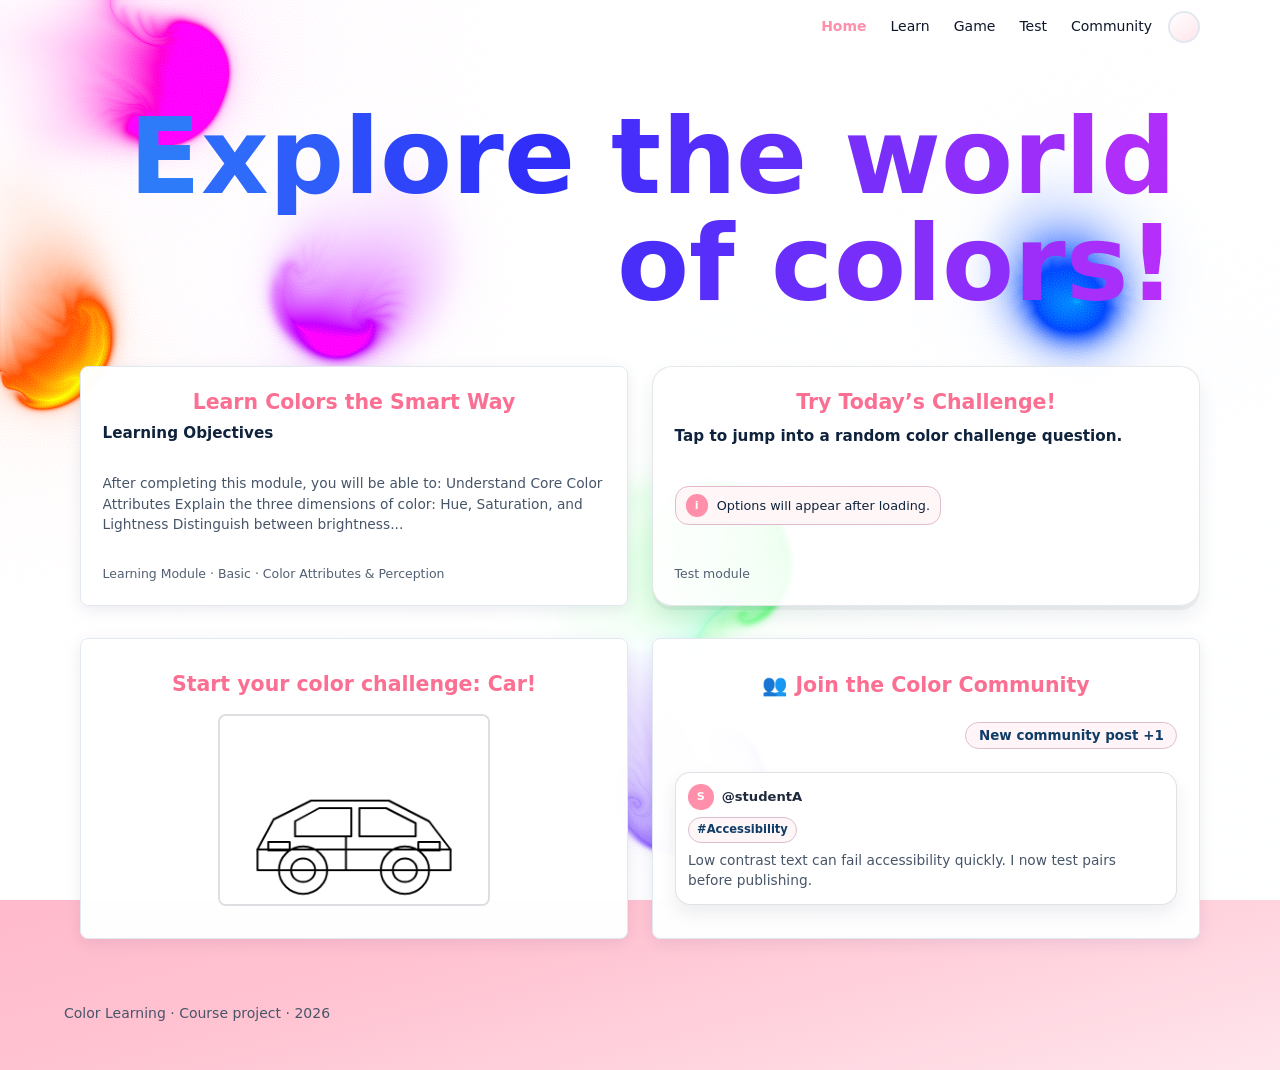
==== index.html @ 3d341216 "init website" ====
<!DOCTYPE html>
<html lang="en">
  <head>
    <meta charset="UTF-8" />
    <meta name="viewport" content="width=device-width, initial-scale=1.0" />
    <title>Home — Color Learning</title>
    <link rel="stylesheet" href="css/variables.css" />
    <link rel="stylesheet" href="css/main.css" />
    <link rel="stylesheet" href="css/layout.css" />
    <link rel="stylesheet" href="css/pages/homepage.css" />
  </head>
  <body>
    <header class="site-header" role="banner">
      <div id="site-navbar" aria-live="polite"></div>
    </header>

    <main id="main-content" class="page-home">
      <section class="home-hero" aria-label="Intro banner">
        <p class="home-hero__tagline">Explore the world of colors!</p>
      </section>

      <section class="home-row home-row--2" aria-label="Learn and test">
        <a class="home-card home-card--learn-spotlight" href="learning.html" data-home-learn-link aria-label="Explore learn module">
          <p class="home-card__text home-card__text--learn" data-home-learn-title>Learn Colors the Smart Way</p>
          <p class="home-learn__topic" data-home-learn-topic>Loading a random topic...</p>
          <p class="home-learn__snippet" data-home-learn-snippet>Loading knowledge preview...</p>
          <p class="home-learn__meta" data-home-learn-meta>Preparing section route...</p>
        </a>
        <a class="home-card home-card--test-spotlight" href="test.html" data-home-test-link aria-label="Open random test question">
          <div class="home-test__head">
            <p class="home-card__text home-card__text--test">Try Today’s Challenge!</p>
          </div>
          <p class="home-test__prompt" data-home-test-prompt>Loading a random question...</p>
          <div class="home-test__options" data-home-test-options aria-label="Question options"></div>
          <p class="home-test__meta" data-home-test-meta>Preparing quiz route</p>
        </a>
      </section>

      <section class="home-row home-row--3" aria-label="Game and community">
        <a class="home-card home-card--game-spotlight" href="game.html" data-home-game-link aria-label="Start your color challenge in Game">
          <p class="home-card__text home-card__text--game">Start your color challenge!</p>
          <canvas
            class="home-game-preview"
            data-home-game-preview
            width="280"
            height="200"
            aria-label="Random game drawing preview"
          ></canvas>
        </a>
        <section class="home-card home-card--community-spotlight" aria-label="Community preview card">
          <p class="home-card__text home-card__text--community" data-home-community-title>👥 Join the Color Community</p>
          <a class="home-community__notice" href="community.html" data-home-community-notice-link aria-label="Open community page">New community post +1</a>
          <a class="home-community__post-link" href="community-posts.html" data-home-community-post-link aria-label="Open community post detail list">
            <article class="home-community__bubble" aria-label="Community post preview">
              <header class="home-community__head">
                <span class="home-community__avatar" data-home-community-avatar aria-hidden="true">U</span>
                <span class="home-community__author" data-home-community-author>@user</span>
              </header>
              <p class="home-community__tag" data-home-community-tag>#Community</p>
              <p class="home-community__post" data-home-community-post>Loading a community post...</p>
            </article>
          </a>
        </section>
      </section>
    </main>

    <footer class="site-footer" role="contentinfo">
      <div id="site-footer"></div>
    </footer>

    <script src="js/theme.js" defer></script>
    <script src="js/main.js" defer></script>
    <script src="js/navbar.js" defer></script>
    <script src="js/auth.js" defer></script>
    <script src="js/pages/homepage.js" defer></script>
  </body>
</html>
---- css/variables.css ----
/**
 * Theme variables: colors, typography, spacing (site-wide).
 * Gradient stops (--theme-stop-1 … 5) are overridden by js/theme.js when a theme is chosen.
 */
:root {
  /* Active palette stops (default: ocean blue) */
  --theme-stop-1: #03045e;
  --theme-stop-2: #0077b6;
  --theme-stop-3: #00b4d8;
  --theme-stop-4: #90e0ef;
  --theme-stop-5: #caf0f8;

  --gradient-page: linear-gradient(
    165deg,
    var(--theme-stop-1) 0%,
    var(--theme-stop-2) 28%,
    var(--theme-stop-3) 52%,
    var(--theme-stop-4) 76%,
    var(--theme-stop-5) 100%
  );

  --color-header-bg: #ffffff;
  --color-surface: #ffffff;
  --color-content-panel: rgba(255, 255, 255, 0.98);

  /* Inner pages: large opaque content sheet (gradient visible only as narrow margin) */
  --page-gutter: clamp(0.5rem, 2.5vw, 1.25rem);
  --content-sheet-max: 92rem;
  --main-footer-reserve: clamp(5.25rem, 11vh, 8.75rem);
  --color-content-sheet: rgba(255, 255, 255, 0.996);

  --color-bg: var(--theme-stop-5);
  --color-text: #0f172a;
  --color-text-muted: #475569;
  --color-primary: var(--theme-stop-2);
  --color-primary-hover: #006199;
  --color-accent: var(--theme-stop-3);
  --color-border: #e2e8f0;

  --font-sans: system-ui, -apple-system, "Segoe UI", Roboto, "Helvetica Neue", Arial, sans-serif;
  --font-mono: ui-monospace, "Cascadia Code", "Source Code Pro", Menlo, monospace;

  --text-base: 1rem;
  --text-sm: 0.875rem;
  --text-lg: 1.125rem;
  --text-xl: 1.25rem;
  --text-2xl: 1.5rem;
  --text-3xl: 2rem;
  --text-xs: 0.75rem;

  --line-height-tight: 1.25;
  --line-height-normal: 1.5;

  --space-xs: 0.25rem;
  --space-sm: 0.5rem;
  --space-md: 1rem;
  --space-lg: 1.5rem;
  --space-xl: 2rem;
  --space-2xl: 3rem;

  --radius-sm: 4px;
  --radius-md: 8px;
  --content-max: 72rem;
  --header-height: 3.5rem;

  --avatar-size: 2rem;
}
---- css/main.css ----
/**
 * Global baseline: reset + typography.
 * Depends on variables.css (link it before this file in HTML).
 */

*,
*::before,
*::after {
  box-sizing: border-box;
}

html {
  -webkit-text-size-adjust: 100%;
  min-height: 100%;
  background: var(--gradient-page);
}

body {
  margin: 0;
  min-height: 100vh;
  font-family: var(--font-sans);
  font-size: var(--text-base);
  line-height: var(--line-height-normal);
  color: var(--color-text);
  background:
    radial-gradient(circle at top, rgba(255, 255, 255, 0.18), transparent 34%),
    var(--gradient-page);
  position: relative;
  overflow-x: hidden;
}

img,
picture,
video,
canvas,
svg {
  display: block;
  max-width: 100%;
  height: auto;
}

button,
input,
select,
textarea {
  font: inherit;
}

a {
  color: var(--color-primary);
  text-decoration-thickness: 1px;
  text-underline-offset: 2px;
}

a:hover {
  color: var(--color-primary-hover);
}

h1,
h2,
h3,
h4 {
  line-height: var(--line-height-tight);
  margin-top: 0;
}

p {
  margin-top: 0;
}

main {
  padding: var(--space-xl) var(--space-md);
  max-width: var(--content-max);
  margin: var(--space-md) auto;
  background: var(--color-content-panel);
  border-radius: var(--radius-md);
  box-shadow: 0 8px 32px rgba(3, 4, 94, 0.12);
}

.fluid-canvas {
  position: fixed;
  top: 0;
  left: 0;
  width: 100vw;
  height: 100vh;
  pointer-events: none;
  z-index: 0;
}

.site-header,
main,
.site-footer {
  position: relative;
}

main,
.site-footer {
  z-index: 1;
}

.site-header {
  z-index: 2;
}

/* Sub-pages: wider, more opaque sheet; fills viewport height so background stays a thin frame */
main:not(.page-home) {
  width: min(var(--content-sheet-max), calc(100% - 2 * var(--page-gutter)));
  max-width: 100%;
  margin: var(--page-gutter) auto;
  padding: clamp(var(--space-lg), 3.5vw, var(--space-2xl)) clamp(var(--space-md), 3vw, var(--space-xl));
  background: var(--color-content-sheet);
  box-shadow: 0 12px 40px rgba(3, 4, 94, 0.14);
  min-height: calc(100vh - var(--header-height) - var(--main-footer-reserve));
  min-height: calc(100dvh - var(--header-height) - var(--main-footer-reserve));
}

.page-title {
  font-size: var(--text-3xl);
  margin-bottom: var(--space-md);
}

.lead {
  font-size: var(--text-lg);
  color: var(--color-text-muted);
  max-width: 42rem;
}
---- css/layout.css ----
/**
 * Layout: header, footer, grid, breadcrumb.
 */

/* Injection mount points: children lay out as if directly inside header/footer */
#site-navbar,
#site-footer {
  display: contents;
}

/* Site header shell (solid white bar on top of page gradient) */
.site-header {
  position: sticky;
  top: 0;
  z-index: 100;
  background: transparent;
  border-bottom: none;
  min-height: var(--header-height);
}

.site-header__inner {
  max-width: var(--content-max);
  margin-inline: auto;
  padding: var(--space-sm) var(--space-md);
  display: flex;
  align-items: center;
  justify-content: space-between;
  gap: var(--space-md);
}

/* Nav + user avatar grouped on the right */
.site-header__end {
  display: flex;
  align-items: center;
  gap: var(--space-md);
  margin-left: auto;
}

/* Account: avatar + hover/focus dropdown (log out when signed in) */
.user-menu {
  position: relative;
  flex-shrink: 0;
}

/* Bridge so pointer can move from avatar to dropdown without closing */
.user-menu.is-logged-in::after {
  content: "";
  position: absolute;
  left: 0;
  right: 0;
  top: 100%;
  height: 0.35rem;
}

.user-menu__dropdown {
  position: absolute;
  top: calc(100% + 0.25rem);
  right: 0;
  z-index: 120;
  min-width: 7.5rem;
  padding: var(--space-xs);
  background: var(--color-surface);
  border: 1px solid var(--color-border);
  border-radius: var(--radius-md);
  box-shadow: 0 10px 30px rgba(15, 23, 42, 0.12);
  opacity: 0;
  visibility: hidden;
  pointer-events: none;
  transform: translateY(-4px);
  transition:
    opacity 0.15s ease,
    transform 0.15s ease,
    visibility 0.15s;
}

.user-menu.is-logged-in:hover .user-menu__dropdown,
.user-menu.is-logged-in:focus-within .user-menu__dropdown {
  opacity: 1;
  visibility: visible;
  pointer-events: auto;
  transform: translateY(0);
}

.user-menu__logout {
  width: 100%;
  margin: 0;
  padding: 0.5rem 0.65rem;
  border: none;
  border-radius: var(--radius-sm);
  background: transparent;
  color: var(--color-text);
  font: inherit;
  font-size: var(--text-sm);
  text-align: left;
  cursor: pointer;
}

.user-menu__logout:hover {
  background: var(--color-bg);
  color: #b91c1c;
}

/* User avatar placeholder (top-right; login later) */
.user-menu-trigger {
  flex-shrink: 0;
  display: grid;
  place-items: center;
  padding: 0;
  border: none;
  background: transparent;
  cursor: not-allowed;
  opacity: 0.85;
}

.user-menu-trigger:not(:disabled) {
  cursor: pointer;
  opacity: 1;
}

.user-menu-trigger:disabled {
  pointer-events: none;
}

.user-avatar {
  display: block;
  width: var(--avatar-size);
  height: var(--avatar-size);
  border-radius: 50%;
  box-sizing: border-box;
}

.user-avatar--placeholder {
  border: 2px solid var(--color-border);
  background: linear-gradient(145deg, var(--color-surface) 0%, var(--color-bg) 100%);
}

.user-avatar--active {
  border: 1px solid var(--color-primary);
  background: var(--color-primary);
  color: #ffffff;
  font-size: 0.75rem;
  font-weight: 700;
  line-height: 1;
  display: grid;
  place-items: center;
  text-transform: uppercase;
}

.auth-modal-backdrop {
  position: fixed;
  inset: 0;
  z-index: 1000;
  background:
    radial-gradient(circle at top, rgba(59, 130, 246, 0.22), transparent 35%),
    rgba(15, 23, 42, 0.58);
  display: grid;
  place-items: center;
  padding: var(--space-md);
  backdrop-filter: blur(8px);
}

.auth-modal {
  position: relative;
  width: min(100%, 28rem);
  background:
    linear-gradient(180deg, rgba(239, 246, 255, 0.95) 0%, rgba(255, 255, 255, 0.98) 24%),
    var(--color-surface);
  border: 1px solid rgba(191, 219, 254, 0.9);
  border-radius: 1.3rem;
  box-shadow: 0 24px 70px rgba(15, 23, 42, 0.26);
  padding: 1.25rem;
}

.auth-modal__close {
  position: absolute;
  top: 0.9rem;
  right: 0.9rem;
  width: 2rem;
  height: 2rem;
  border: 0;
  border-radius: 999px;
  background: rgba(255, 255, 255, 0.9);
  color: #334155;
  font-size: 0.9rem;
  cursor: pointer;
  box-shadow: 0 4px 14px rgba(15, 23, 42, 0.12);
}

.auth-modal__hero {
  margin-bottom: var(--space-md);
  padding-right: 2.5rem;
}

.auth-modal__eyebrow {
  margin: 0 0 0.45rem;
  color: #2563eb;
  font-size: 0.72rem;
  font-weight: 700;
  letter-spacing: 0.12em;
  text-transform: uppercase;
}

.auth-modal__title {
  margin: 0 0 0.45rem;
  font-size: 1.65rem;
  line-height: 1.1;
}

.auth-modal__desc {
  margin: 0 0 var(--space-md);
  color: #475569;
  font-size: var(--text-sm);
  line-height: 1.5;
}

.auth-mode-switch {
  display: grid;
  grid-template-columns: repeat(2, minmax(0, 1fr));
  gap: 0.35rem;
  padding: 0.35rem;
  border: 1px solid #dbe7f7;
  border-radius: 999px;
  background: rgba(255, 255, 255, 0.9);
  margin-bottom: var(--space-md);
}

.auth-mode-switch__btn {
  border: 0;
  border-radius: 999px;
  padding: 0.65rem 0.8rem;
  background: transparent;
  color: #475569;
  font-weight: 700;
  cursor: pointer;
  transition:
    background-color 0.15s ease,
    color 0.15s ease,
    transform 0.15s ease;
}

.auth-mode-switch__btn.is-active {
  background: linear-gradient(135deg, #2563eb, #0f766e);
  color: #ffffff;
  box-shadow: 0 8px 20px rgba(37, 99, 235, 0.22);
}

.auth-modal__field {
  display: grid;
  gap: var(--space-xs);
  margin-bottom: var(--space-md);
}

.auth-modal__label {
  font-size: var(--text-sm);
  color: #334155;
  font-weight: 600;
}

.auth-modal__input {
  border: 1px solid #d6e2f2;
  border-radius: 0.85rem;
  padding: 0.82rem 0.95rem;
  background: rgba(255, 255, 255, 0.95);
  color: #0f172a;
  box-shadow: inset 0 1px 2px rgba(15, 23, 42, 0.04);
}

.auth-modal__input:focus {
  outline: 2px solid #93c5fd;
  outline-offset: 1px;
  border-color: var(--color-primary);
}

.auth-help {
  margin: 0 0 var(--space-sm);
  padding: 0.75rem 0.85rem;
  border-radius: 0.9rem;
  background: #eff6ff;
  color: #1e3a8a;
  font-size: 0.82rem;
}

.auth-modal__actions {
  display: flex;
  justify-content: flex-end;
  gap: var(--space-sm);
  margin-top: var(--space-md);
}

.auth-modal__btn {
  min-height: 2.8rem;
  border: 1px solid var(--color-border);
  background: var(--color-surface);
  border-radius: 999px;
  padding: 0.7rem 1.05rem;
  font-weight: 700;
  cursor: pointer;
}

.auth-modal__btn--ghost {
  border-color: #d6e2f2;
  background: #ffffff;
  color: #334155;
}

.auth-modal__btn--primary {
  border-color: #111827;
  background: #111827;
  color: #fff;
}

.auth-modal__btn--primary:hover {
  background: #0f172a;
}

.auth-message {
  min-height: 1.1rem;
  margin: 0 0 var(--space-sm);
  color: #b91c1c;
  font-size: var(--text-sm);
}

/* Primary navigation */
.site-nav__list {
  list-style: none;
  margin: 0;
  padding: 0;
  display: flex;
  flex-wrap: wrap;
  align-items: center;
  gap: var(--space-xs) var(--space-lg);
}

.site-nav__link {
  display: block;
  padding: var(--space-sm) 0;
  color: var(--color-text);
  text-decoration: none;
  font-size: var(--text-sm);
}

.site-nav__link:hover {
  color: var(--color-primary);
}

.site-nav__link.is-active {
  color: var(--color-primary);
  font-weight: 600;
}

.site-nav__toggle {
  display: none;
  padding: var(--space-sm) var(--space-md);
  border: 1px solid var(--color-border);
  border-radius: var(--radius-sm);
  background: var(--color-surface);
  cursor: pointer;
}

@media (max-width: 48rem) {
  .site-nav__toggle {
    display: block;
  }

  .site-header__end {
    gap: var(--space-sm);
  }

  .site-nav {
    position: absolute;
    top: 100%;
    left: 0;
    right: 0;
    background: var(--color-surface);
    border-bottom: 1px solid var(--color-border);
    padding: var(--space-md);
    display: none;
  }

  .site-nav.is-open {
    display: block;
  }

  .site-nav__list {
    flex-direction: column;
    align-items: flex-start;
  }

  .user-avatar {
    width: 1.75rem;
    height: 1.75rem;
  }
}

/* Footer */
.site-footer {
  margin-top: auto;
  padding: var(--space-xl) var(--space-md);
  border-top: none;
  background: transparent;
  color: var(--color-text-muted);
  font-size: var(--text-sm);
}

.site-footer__inner {
  max-width: var(--content-max);
  margin-inline: auto;
}

/* Sticky footer column layout */
body {
  display: flex;
  flex-direction: column;
}

body > main {
  flex: 1;
  min-width: 0;
}

/* Breadcrumb */
.breadcrumb {
  font-size: var(--text-sm);
  color: var(--color-text-muted);
  margin-bottom: var(--space-lg);
}

.breadcrumb__list {
  list-style: none;
  margin: 0;
  padding: 0;
  display: flex;
  flex-wrap: wrap;
  gap: var(--space-xs);
  align-items: center;
}

.breadcrumb__item:not(:last-child)::after {
  content: "/";
  margin-left: var(--space-xs);
  color: var(--color-border);
  pointer-events: none;
}

.breadcrumb__link {
  color: inherit;
  text-decoration: none;
}

.breadcrumb__link:hover {
  color: var(--color-primary);
}

.breadcrumb__current {
  color: var(--color-text);
  font-weight: 500;
}

/* Simple grid utility (extend per page as needed) */
.grid-2 {
  display: grid;
  gap: var(--space-lg);
}

@media (min-width: 40rem) {
  .grid-2 {
    grid-template-columns: repeat(2, 1fr);
  }
}
---- css/pages/homepage.css ----
/* Homepage layout: hero, row2 (learn + test), row3 (game + community + theme picker). */

main.page-home {
  max-width: var(--content-max);
  margin: var(--space-md) auto;
  padding: var(--space-md);
  background: transparent;
  box-shadow: none;
  border-radius: 0;
  display: flex;
  flex-direction: column;
  gap: var(--space-xl);
}

/* Row 1 — banner + tagline (wireframe: text toward the right) */
.home-hero {
  position: relative;
  min-height: clamp(7.5rem, 14vw, 10.5rem);
  border-radius: var(--radius-md);
  border: 0;
  background: transparent;
  display: flex;
  align-items: center;
  justify-content: flex-end;
  padding: var(--space-md) var(--space-lg);
  box-shadow: none;
}

.home-hero__tagline {
  margin: 0;
  width: 100%;
  max-width: none;
  font-size: clamp(2.8rem, 8.2vw, 6.8rem);
  font-weight: 700;
  line-height: 1.02;
  color: hsl(0 100% 50%);
  text-align: right;
  word-break: keep-all;
  overflow-wrap: normal;
}

.home-hero__word {
  display: inline-block;
  white-space: nowrap;
}

.home-hero__letter {
  display: inline-block;
  position: relative;
  color: hsl(var(--letter-hue, 0) 95% 58%);
  transform-origin: center 78%;
  transition: transform 180ms ease;
  will-change: transform;
}

.home-hero__letter.is-active {
  transform: scale(1.35) translateY(-0.03em);
}

/* Row 2 (2 cols) & row 3 (3 cols) — grid rows */
.home-row {
  display: grid;
  gap: var(--space-lg);
  align-items: stretch;
}

.home-row--3 {
  grid-template-columns: 1fr;
}

.home-row--2 {
  grid-template-columns: 1fr;
}

@media (min-width: 48rem) {
  .home-row--3 {
    grid-template-columns: repeat(2, 1fr);
  }

  .home-row--2 {
    grid-template-columns: 1fr 1fr;
  }
}

.home-card {
  position: relative;
  isolation: isolate;
  overflow: hidden;
  transform-origin: center center;
  margin: 0;
  padding: var(--space-xl);
  min-height: 7.5rem;
  display: grid;
  place-items: center;
  background: var(--color-content-panel);
  border: 1px solid var(--color-border);
  border-radius: var(--radius-md);
  box-shadow: 0 4px 16px rgba(3, 4, 94, 0.08);
  text-decoration: none;
  color: var(--color-text);
  transition:
    box-shadow 0.2s ease,
    transform 0.2s ease,
    border-color 0.2s ease,
    filter 0.2s ease;
}

.home-card::after {
  content: "";
  position: absolute;
  inset: 0;
  border-radius: inherit;
  padding: 1px;
  background: linear-gradient(
    120deg,
    var(--theme-stop-2),
    var(--theme-stop-3),
    var(--theme-stop-4)
  );
  opacity: 0;
  pointer-events: none;
  transition: opacity 0.2s ease;
  -webkit-mask:
    linear-gradient(#fff 0 0) content-box,
    linear-gradient(#fff 0 0);
  -webkit-mask-composite: xor;
  mask-composite: exclude;
}

.home-row--2 .home-card {
  min-height: clamp(12rem, 22vw, 15rem);
}

@media (max-width: 40rem) {
  .home-hero__tagline {
    font-size: clamp(1.6rem, 7.2vw, 3.1rem);
    line-height: 1.08;
  }
}

.home-card:hover {
  border-color: color-mix(in srgb, var(--color-primary) 60%, #ffffff);
  box-shadow: 0 18px 38px rgba(3, 4, 94, 0.2);
  transform: translateY(-8px) scale(1.048);
  z-index: 2;
}

.home-card:hover::after,
.home-card:focus-visible::after {
  opacity: 1;
}

.home-row:hover .home-card:not(:hover) {
  transform: scale(0.962);
  filter: saturate(0.9) brightness(0.98);
}

.home-card:focus-visible {
  outline: 2px solid var(--color-primary);
  outline-offset: 3px;
}

.home-card__text {
  margin: 0;
  width: 100%;
  text-align: center;
  font-size: clamp(1.1rem, 1.6vw, 1.4rem);
  font-weight: 700;
  line-height: 1.3;
  color: var(--theme-stop-1);
}

.home-card--learn-spotlight {
  display: grid;
  grid-template-rows: auto auto 1fr auto;
  align-content: stretch;
  gap: 0.45rem;
  padding: clamp(1rem, 2vw, 1.35rem);
  justify-items: start;
  text-align: left;
}

.home-card__text--learn {
  margin: 0;
  text-align: center;
}

.home-learn__topic {
  margin: 0;
  font-size: clamp(0.95rem, 1.15vw, 1.04rem);
  font-weight: 700;
  color: #10233c;
  line-height: 1.35;
}

.home-learn__snippet {
  margin: 0;
  font-size: 0.86rem;
  line-height: 1.5;
  color: #475569;
  display: -webkit-box;
  -webkit-line-clamp: 6;
  -webkit-box-orient: vertical;
  overflow: hidden;
}

.home-learn__meta {
  margin: 0;
  align-self: end;
  font-size: 0.78rem;
  color: #526072;
}

.home-card--game-spotlight {
  grid-template-rows: auto 1fr;
  gap: var(--space-md);
  align-items: start;
}

.home-card__text--game {
  text-align: center;
}

.home-card--test-spotlight {
  display: grid;
  grid-template-rows: auto auto 1fr auto;
  align-content: stretch;
  gap: 0.65rem;
  padding: clamp(1rem, 2vw, 1.35rem);
  border: 1.5px solid rgba(15, 23, 42, 0.1);
  border-radius: 1.25rem;
  background: linear-gradient(145deg, rgba(255, 255, 255, 0.96), rgba(255, 255, 255, 0.86));
  box-shadow: 0 4px 0 rgba(16, 35, 60, 0.05), 0 10px 20px rgba(16, 35, 60, 0.08);
  justify-items: start;
  text-align: left;
}

.home-test__head {
  display: grid;
  gap: 0.4rem;
  justify-items: start;
  text-align: left;
  width: 100%;
}

.home-test__kicker {
  margin: 0;
  color: var(--color-primary);
  font-size: 0.74rem;
  font-weight: 700;
  letter-spacing: 0.08em;
  text-transform: uppercase;
}

.home-card__text--test {
  margin: 0;
  text-align: center;
}

.home-test__prompt {
  margin: 0;
  color: #10233c;
  font-size: clamp(0.95rem, 1.15vw, 1.04rem);
  line-height: 1.35;
  font-weight: 600;
}

.home-test__options {
  display: grid;
  gap: 0.5rem;
}

.home-test__option {
  display: grid;
  grid-template-columns: auto 1fr;
  align-items: center;
  justify-items: center;
  gap: 0.55rem;
  margin: 0;
  padding: 0.48rem 0.62rem;
  border: 1.5px solid color-mix(in srgb, var(--color-primary) 42%, #cbd5e1);
  border-radius: 0.85rem;
  background: color-mix(in srgb, var(--color-primary) 8%, #ffffff);
  color: #10233c;
  font-size: 0.8rem;
  line-height: 1.35;
  text-align: center;
}

.home-test__option-key {
  display: inline-flex;
  align-items: center;
  justify-content: center;
  width: 1.4rem;
  height: 1.4rem;
  border-radius: 50%;
  background: var(--color-primary);
  color: #ffffff;
  font-size: 0.7rem;
  font-weight: 700;
}

.home-test__meta {
  margin: 0;
  align-self: end;
  color: #526072;
  font-size: 0.78rem;
}

.home-game-preview {
  width: min(100%, 17rem);
  max-height: 12rem;
  justify-self: center;
  align-self: center;
  border-radius: var(--radius-md);
  border: 2px solid rgba(15, 23, 42, 0.14);
  background: #fff;
  display: block;
}

.home-card--community-spotlight {
  display: grid;
  grid-template-rows: auto auto auto;
  align-content: stretch;
  gap: 0.02rem;
  padding: clamp(1rem, 2vw, 1.35rem);
  justify-items: stretch;
}

.home-card__text--community {
  text-align: center;
}

.home-community__notice {
  margin: 0;
  justify-self: end;
  width: fit-content;
  padding: 0.34rem 0.79rem;
  border-radius: 999px;
  border: 1px solid color-mix(in srgb, var(--theme-stop-2) 35%, #cbd5e1);
  background: color-mix(in srgb, var(--theme-stop-3) 14%, #ffffff);
  color: #0f3d67;
  font-size: 0.84rem;
  font-weight: 700;
  line-height: 1;
  text-decoration: none;
}

.home-community__post-link {
  width: 100%;
  text-decoration: none;
  color: inherit;
}

.home-community__bubble {
  position: relative;
  z-index: 1;
  margin: 0;
  width: 100%;
  padding: 0.7rem 0.78rem 0.78rem;
  border-radius: 0.95rem;
  border: 1px solid rgba(15, 23, 42, 0.12);
  background: #ffffff;
  box-shadow: 0 8px 18px rgba(16, 35, 60, 0.08);
  display: grid;
  gap: 0.45rem;
}

.home-community__head {
  display: flex;
  align-items: center;
  gap: 0.5rem;
  justify-content: flex-start;
}

.home-community__avatar {
  width: 1.6rem;
  height: 1.6rem;
  border-radius: 50%;
  display: inline-flex;
  align-items: center;
  justify-content: center;
  font-size: 0.7rem;
  font-weight: 700;
  color: #ffffff;
  background: var(--theme-stop-2);
}

.home-community__author {
  font-size: 0.82rem;
  font-weight: 700;
  color: #1e293b;
}

.home-community__tag {
  margin: 0;
  width: fit-content;
  padding: 0.2rem 0.5rem;
  border-radius: 999px;
  border: 1px solid color-mix(in srgb, var(--theme-stop-2) 35%, #cbd5e1);
  background: color-mix(in srgb, var(--theme-stop-3) 12%, #ffffff);
  color: #0f3d67;
  font-size: 0.72rem;
  font-weight: 700;
  justify-self: start;
}

.home-community__post {
  margin: 0;
  font-size: 0.86rem;
  line-height: 1.5;
  color: #475569;
  text-align: left;
  display: -webkit-box;
  -webkit-line-clamp: 6;
  -webkit-box-orient: vertical;
  overflow: hidden;
}

.home-col-theme {
  min-width: 0;
  display: flex;
  flex-direction: column;
}

/* Theme module — third column of row 3 */
.theme-picker {
  margin-top: 0;
  flex: 1;
  padding: clamp(1.25rem, 2.2vw, 1.75rem) clamp(1.5rem, 2.8vw, 2.25rem);
  border: 2px solid var(--color-border);
  border-radius: var(--radius-md);
  background: var(--color-surface);
  box-shadow: 0 2px 0 rgba(3, 4, 94, 0.06);
  color: var(--color-primary-hover);
}

.theme-picker__title {
  margin: 0 0 var(--space-xl);
  font-size: clamp(1.3rem, 1.9vw, 1.8rem);
  font-weight: 600;
  color: inherit;
  text-align: center;
}

.theme-picker__row {
  display: flex;
  flex-wrap: wrap;
  align-items: center;
  justify-content: center;
  gap: var(--space-xl) clamp(1.5rem, 2.8vw, 2.4rem);
}

.theme-picker__swatches {
  display: flex;
  flex-wrap: wrap;
  align-items: center;
  justify-content: center;
  gap: var(--space-lg);
}

.theme-picker__swatches[hidden],
.theme-picker__wheel-wrap[hidden] {
  display: none;
}

.theme-picker__theme-option {
  width: 2.75rem;
  height: 2.75rem;
  padding: 0;
  border: 2px solid rgba(15, 23, 42, 0.12);
  border-radius: 50%;
  cursor: pointer;
  flex-shrink: 0;
  box-sizing: border-box;
  transition: transform 0.12s ease, box-shadow 0.12s ease;
}

.theme-picker__theme-option:hover {
  transform: scale(1.06);
}

.theme-picker__theme-option:focus-visible {
  outline: 2px solid var(--color-primary);
  outline-offset: 3px;
}

.theme-picker__theme-option--selected {
  outline: 3px solid var(--color-surface);
  box-shadow: 0 0 0 2px var(--theme-stop-2);
}

.theme-picker__mode-wrap {
  display: flex;
  flex-direction: column;
  gap: var(--space-sm);
  align-items: stretch;
}

.theme-picker__mode-label {
  font-size: clamp(0.9rem, 1.1vw, 1rem);
  color: inherit;
  text-transform: lowercase;
}

.theme-picker__mode {
  padding: 0.65rem 2.3rem 0.65rem 0.95rem;
  border: 2px solid currentColor;
  border-radius: var(--radius-md);
  background: var(--color-surface);
  color: inherit;
  font-size: clamp(0.98rem, 1.2vw, 1.08rem);
  font-weight: 500;
  font-family: inherit;
  cursor: pointer;
  appearance: none;
  background-image: url("data:image/svg+xml,%3Csvg xmlns='http://www.w3.org/2000/svg' width='12' height='8' viewBox='0 0 12 8'%3E%3Cpath fill='%230f172a' d='M1 1l5 5 5-5'/%3E%3C/svg%3E");
  background-repeat: no-repeat;
  background-position: right 0.85rem center;
  min-width: 9.5rem;
}

.theme-picker__mode option:disabled {
  color: #94a3b8;
}

.theme-picker__wheel-wrap {
  display: flex;
  align-items: center;
  justify-content: center;
  width: 100%;
}

.theme-picker__wheel {
  position: absolute;
  width: 1px;
  height: 1px;
  border: 0;
  opacity: 0;
  pointer-events: none;
  clip-path: inset(50%);
}

.theme-picker__wheel-canvas {
  width: min(12.2rem, 70vw);
  height: auto;
  max-width: 100%;
  border-radius: 50%;
  cursor: crosshair;
  touch-action: none;
  filter: drop-shadow(0 2px 6px rgba(15, 23, 42, 0.15));
}

.theme-picker--wheel .theme-picker__title {
  font-size: clamp(1.05rem, 1.5vw, 1.35rem);
  margin-bottom: var(--space-md);
}

.theme-picker--wheel .theme-picker__row {
  gap: var(--space-md);
}

.theme-picker--wheel .theme-picker__mode-label {
  font-size: clamp(0.78rem, 0.95vw, 0.88rem);
}

.theme-picker--wheel .theme-picker__mode {
  min-width: 7.5rem;
  font-size: clamp(0.9rem, 1.05vw, 0.98rem);
  padding: 0.5rem 2rem 0.5rem 0.8rem;
}

@media (max-width: 40rem) {
  .theme-picker--wheel .theme-picker__wheel-canvas {
    width: min(10rem, 62vw);
  }
}
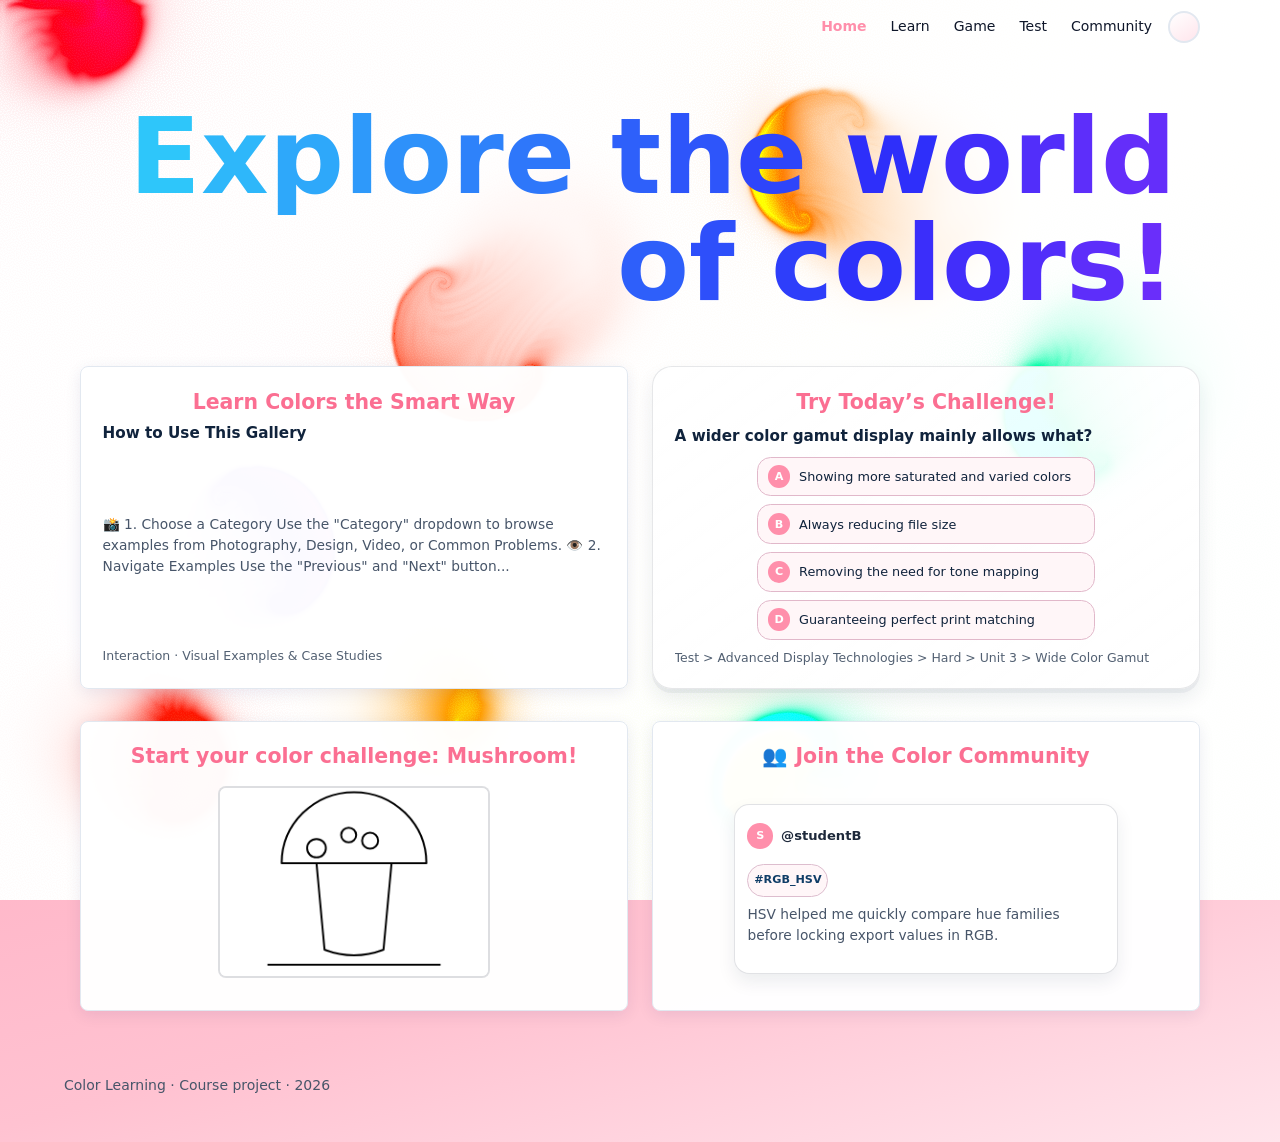
==== commit 9ec91590: "feat: setting+sound control" ====
--- a/index.html
+++ b/index.html
@@ -72,6 +72,8 @@
     <script src="js/main.js" defer></script>
     <script src="js/navbar.js" defer></script>
     <script src="js/auth.js" defer></script>
+    <script src="js/clw-sound.js" defer></script>
+    <script src="js/profile-settings-panel.js" defer></script>
     <script src="js/pages/homepage.js" defer></script>
   </body>
 </html>
--- a/css/layout.css
+++ b/css/layout.css
@@ -1,6 +1,8 @@
 /**
  * Layout: header, footer, grid, breadcrumb.
  */
+
+@import url("profile-settings-panel.css");
 
 /* Injection mount points: children lay out as if directly inside header/footer */
 #site-navbar,
@@ -42,65 +44,7 @@
   flex-shrink: 0;
 }
 
-/* Bridge so pointer can move from avatar to dropdown without closing */
-.user-menu.is-logged-in::after {
-  content: "";
-  position: absolute;
-  left: 0;
-  right: 0;
-  top: 100%;
-  height: 0.35rem;
-}
-
-.user-menu__dropdown {
-  position: absolute;
-  top: calc(100% + 0.25rem);
-  right: 0;
-  z-index: 120;
-  min-width: 7.5rem;
-  padding: var(--space-xs);
-  background: var(--color-surface);
-  border: 1px solid var(--color-border);
-  border-radius: var(--radius-md);
-  box-shadow: 0 10px 30px rgba(15, 23, 42, 0.12);
-  opacity: 0;
-  visibility: hidden;
-  pointer-events: none;
-  transform: translateY(-4px);
-  transition:
-    opacity 0.15s ease,
-    transform 0.15s ease,
-    visibility 0.15s;
-}
-
-.user-menu.is-logged-in:hover .user-menu__dropdown,
-.user-menu.is-logged-in:focus-within .user-menu__dropdown {
-  opacity: 1;
-  visibility: visible;
-  pointer-events: auto;
-  transform: translateY(0);
-}
-
-.user-menu__logout {
-  width: 100%;
-  margin: 0;
-  padding: 0.5rem 0.65rem;
-  border: none;
-  border-radius: var(--radius-sm);
-  background: transparent;
-  color: var(--color-text);
-  font: inherit;
-  font-size: var(--text-sm);
-  text-align: left;
-  cursor: pointer;
-}
-
-.user-menu__logout:hover {
-  background: var(--color-bg);
-  color: #b91c1c;
-}
-
-/* User avatar placeholder (top-right; login later) */
+/* User avatar (top-right; Profile & Settings panel) */
 .user-menu-trigger {
   flex-shrink: 0;
   display: grid;
--- a/css/pages/homepage.css
+++ b/css/pages/homepage.css
@@ -10,6 +10,7 @@
   display: flex;
   flex-direction: column;
   gap: var(--space-xl);
+  --home-spotlight-title-top-gap: clamp(1rem, 2vw, 1.35rem);
 }
 
 /* Row 1 — banner + tagline (wireframe: text toward the right) */
@@ -180,6 +181,13 @@
   text-align: left;
 }
 
+.home-card--learn-spotlight,
+.home-card--test-spotlight,
+.home-card--game-spotlight,
+.home-card--community-spotlight {
+  padding-top: var(--home-spotlight-title-top-gap);
+}
+
 .home-card__text--learn {
   margin: 0;
   text-align: center;
@@ -233,6 +241,7 @@
   box-shadow: 0 4px 0 rgba(16, 35, 60, 0.05), 0 10px 20px rgba(16, 35, 60, 0.08);
   justify-items: start;
   text-align: left;
+  align-items: start;
 }
 
 .home-test__head {
@@ -268,13 +277,16 @@
 .home-test__options {
   display: grid;
   gap: 0.5rem;
+  width: 100%;
+  align-content: start;
+  justify-items: center;
 }
 
 .home-test__option {
   display: grid;
   grid-template-columns: auto 1fr;
   align-items: center;
-  justify-items: center;
+  justify-items: start;
   gap: 0.55rem;
   margin: 0;
   padding: 0.48rem 0.62rem;
@@ -284,7 +296,9 @@
   color: #10233c;
   font-size: 0.8rem;
   line-height: 1.35;
-  text-align: center;
+  text-align: left;
+  width: var(--home-test-option-width, 100%);
+  max-width: 100%;
 }
 
 .home-test__option-key {
@@ -300,11 +314,21 @@
   font-weight: 700;
 }
 
+.home-test__option-text {
+  min-width: 0;
+}
+
 .home-test__meta {
   margin: 0;
   align-self: end;
+  justify-self: start;
   color: #526072;
   font-size: 0.78rem;
+  line-height: 1.3;
+  max-width: 100%;
+  white-space: nowrap;
+  overflow: hidden;
+  text-overflow: ellipsis;
 }
 
 .home-game-preview {
@@ -320,11 +344,17 @@
 
 .home-card--community-spotlight {
   display: grid;
-  grid-template-rows: auto auto auto;
+  grid-template-rows: auto auto 1fr;
   align-content: stretch;
-  gap: 0.02rem;
+  gap: 0.14rem;
   padding: clamp(1rem, 2vw, 1.35rem);
   justify-items: stretch;
+  transition: gap 260ms ease;
+}
+
+.home-card--community-spotlight:hover,
+.home-card--community-spotlight:focus-within {
+  gap: 0.08rem;
 }
 
 .home-card__text--community {
@@ -334,29 +364,76 @@
 .home-community__notice {
   margin: 0;
   justify-self: end;
+  margin-right: 0.2rem;
   width: fit-content;
-  padding: 0.34rem 0.79rem;
+  display: inline-flex;
+  align-items: center;
+  padding: 0.4rem 0.93rem;
   border-radius: 999px;
   border: 1px solid color-mix(in srgb, var(--theme-stop-2) 35%, #cbd5e1);
   background: color-mix(in srgb, var(--theme-stop-3) 14%, #ffffff);
   color: #0f3d67;
-  font-size: 0.84rem;
+  font-size: 0.88rem;
   font-weight: 700;
   line-height: 1;
   text-decoration: none;
+  transform-origin: right center;
+  transform: translateY(0.28rem) scale(0.72);
+  opacity: 0;
+  max-height: 0;
+  overflow: hidden;
+  visibility: hidden;
+  pointer-events: none;
+  transition:
+    max-height 280ms ease,
+    opacity 140ms ease,
+    transform 280ms ease,
+    visibility 0s linear 140ms;
+}
+
+.home-card--community-spotlight:hover .home-community__notice,
+.home-card--community-spotlight:focus-within .home-community__notice {
+  max-height: 2.9rem;
+  opacity: 1;
+  visibility: visible;
+  pointer-events: auto;
+  animation: homeCommunityNoticePopIn 720ms cubic-bezier(0.2, 0.8, 0.18, 1) both;
+  will-change: transform;
+  transition-delay: 0s;
+}
+
+@keyframes homeCommunityNoticePopIn {
+  0% {
+    transform: translateY(0.28rem) scale(0.72);
+  }
+  55% {
+    transform: translateY(-0.02rem) scale(1.13);
+  }
+  100% {
+    transform: translateY(0) scale(1);
+  }
 }
 
 .home-community__post-link {
   width: 100%;
+  display: block;
+  justify-self: center;
+  align-self: center;
+  margin-top: 0;
   text-decoration: none;
   color: inherit;
+  transition:
+    width 320ms ease,
+    margin-top 280ms ease;
 }
 
 .home-community__bubble {
   position: relative;
   z-index: 1;
   margin: 0;
-  width: 100%;
+  width: min(100%, 24rem);
+  margin-inline: auto;
+  min-height: 10.65rem;
   padding: 0.7rem 0.78rem 0.78rem;
   border-radius: 0.95rem;
   border: 1px solid rgba(15, 23, 42, 0.12);
@@ -364,6 +441,60 @@
   box-shadow: 0 8px 18px rgba(16, 35, 60, 0.08);
   display: grid;
   gap: 0.45rem;
+  overflow: hidden;
+  transform: translateY(0) scale(1);
+  transform-origin: center top;
+  transition:
+    transform 360ms cubic-bezier(0.2, 0.8, 0.18, 1),
+    min-height 360ms ease,
+    box-shadow 260ms ease;
+}
+
+.home-community__bubble--slide-out .home-community__head,
+.home-community__bubble--slide-out .home-community__tag,
+.home-community__bubble--slide-out .home-community__post {
+  animation: homeCommunityPostSlideOut 230ms ease both;
+}
+
+.home-community__bubble--slide-in .home-community__head,
+.home-community__bubble--slide-in .home-community__tag,
+.home-community__bubble--slide-in .home-community__post {
+  animation: homeCommunityPostSlideIn 320ms cubic-bezier(0.2, 0.8, 0.18, 1) both;
+}
+
+@keyframes homeCommunityPostSlideOut {
+  0% {
+    opacity: 1;
+    transform: translateY(0);
+  }
+  100% {
+    opacity: 0;
+    transform: translateY(-0.9rem);
+  }
+}
+
+@keyframes homeCommunityPostSlideIn {
+  0% {
+    opacity: 0;
+    transform: translateY(1rem);
+  }
+  100% {
+    opacity: 1;
+    transform: translateY(0);
+  }
+}
+
+.home-card--community-spotlight:hover .home-community__post-link,
+.home-card--community-spotlight:focus-within .home-community__post-link {
+  width: 97%;
+  margin-top: 0;
+}
+
+.home-card--community-spotlight:hover .home-community__bubble,
+.home-card--community-spotlight:focus-within .home-community__bubble {
+  min-height: 11.2rem;
+  transform: translateY(0.2rem) scale(1.02);
+  box-shadow: 0 8px 18px rgba(16, 35, 60, 0.08);
 }
 
 .home-community__head {
@@ -395,14 +526,17 @@
 .home-community__tag {
   margin: 0;
   width: fit-content;
-  padding: 0.2rem 0.5rem;
+  display: inline-flex;
+  align-items: center;
+  padding: 0.1rem 0.36rem;
   border-radius: 999px;
   border: 1px solid color-mix(in srgb, var(--theme-stop-2) 35%, #cbd5e1);
   background: color-mix(in srgb, var(--theme-stop-3) 12%, #ffffff);
   color: #0f3d67;
-  font-size: 0.72rem;
+  font-size: 0.7rem;
   font-weight: 700;
   justify-self: start;
+  line-height: 1.15;
 }
 
 .home-community__post {
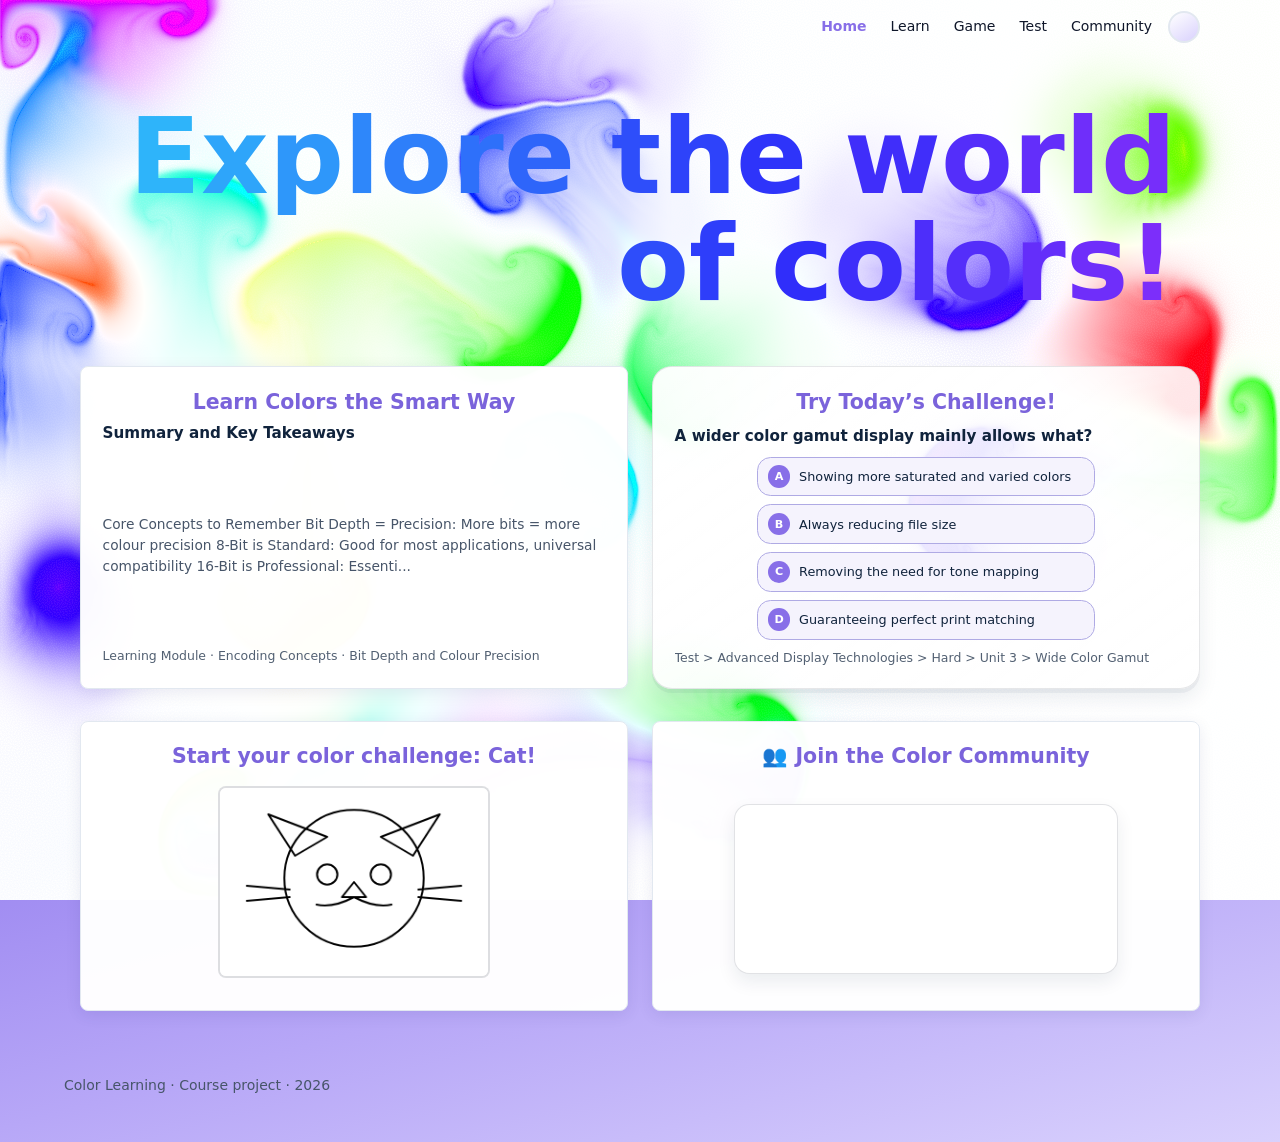
==== commit 7a9be0d7: "feat:language_zh for test" ====
--- a/index.html
+++ b/index.html
@@ -69,6 +69,8 @@
     </footer>
 
     <script src="js/theme.js" defer></script>
+    <script src="js/clw-locales.js" defer></script>
+    <script src="js/clw-test-zh.js" defer></script>
     <script src="js/main.js" defer></script>
     <script src="js/navbar.js" defer></script>
     <script src="js/auth.js" defer></script>
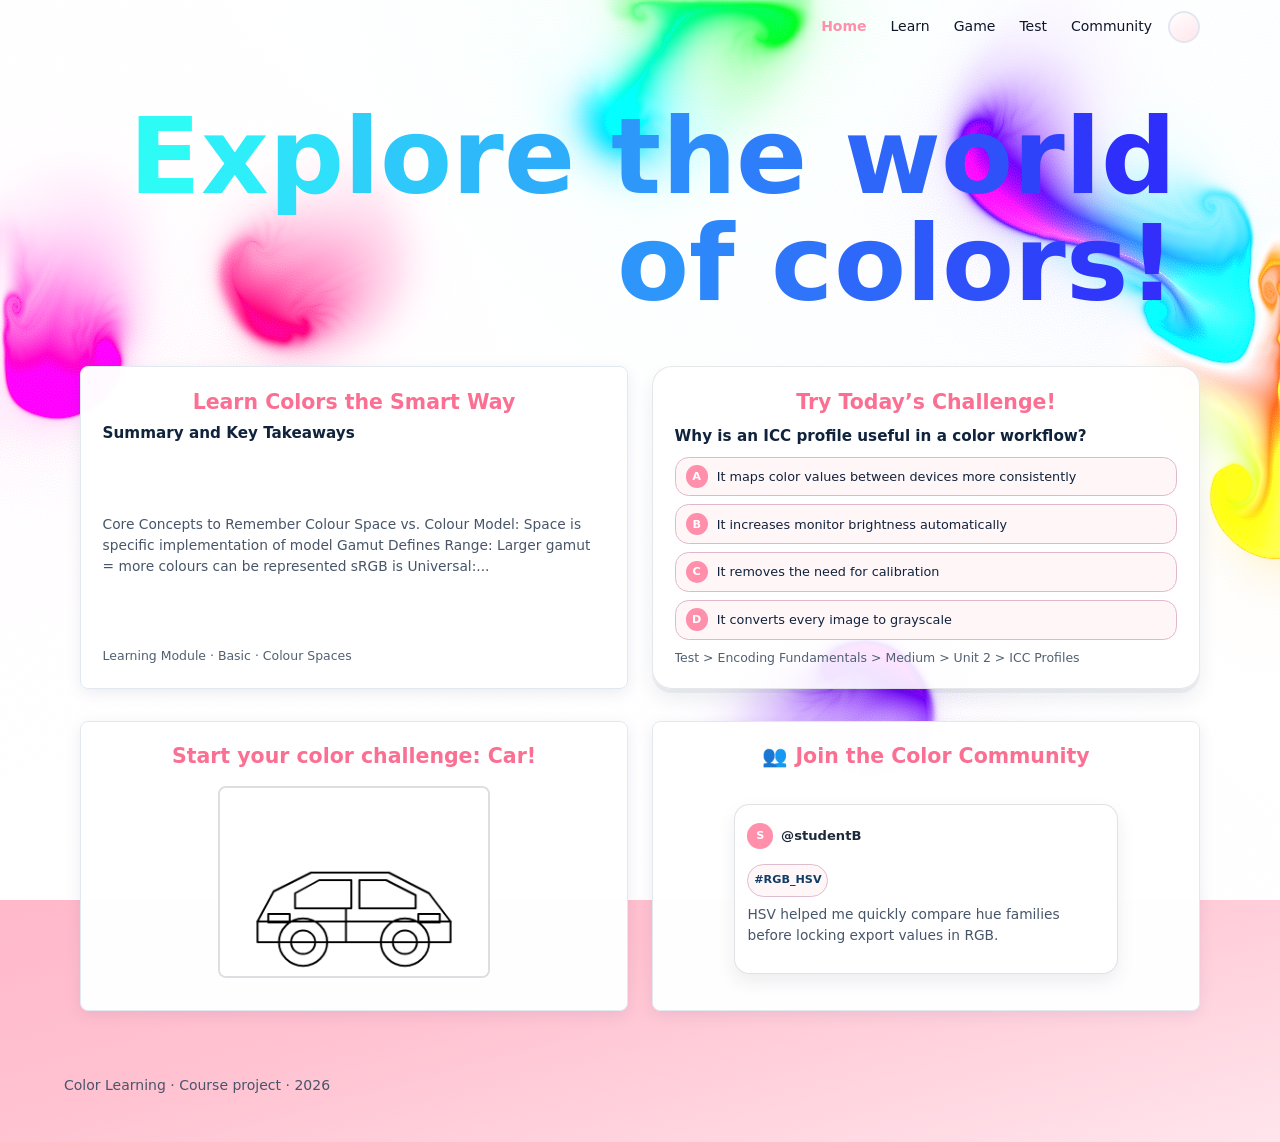
==== commit a784d959: "refactor of test js and trans" ====
--- a/index.html
+++ b/index.html
@@ -70,7 +70,7 @@
 
     <script src="js/theme.js" defer></script>
     <script src="js/clw-locales.js" defer></script>
-    <script src="js/clw-test-zh.js" defer></script>
+    <script src="js/clw-translations-zh.js" defer></script>
     <script src="js/main.js" defer></script>
     <script src="js/navbar.js" defer></script>
     <script src="js/auth.js" defer></script>
